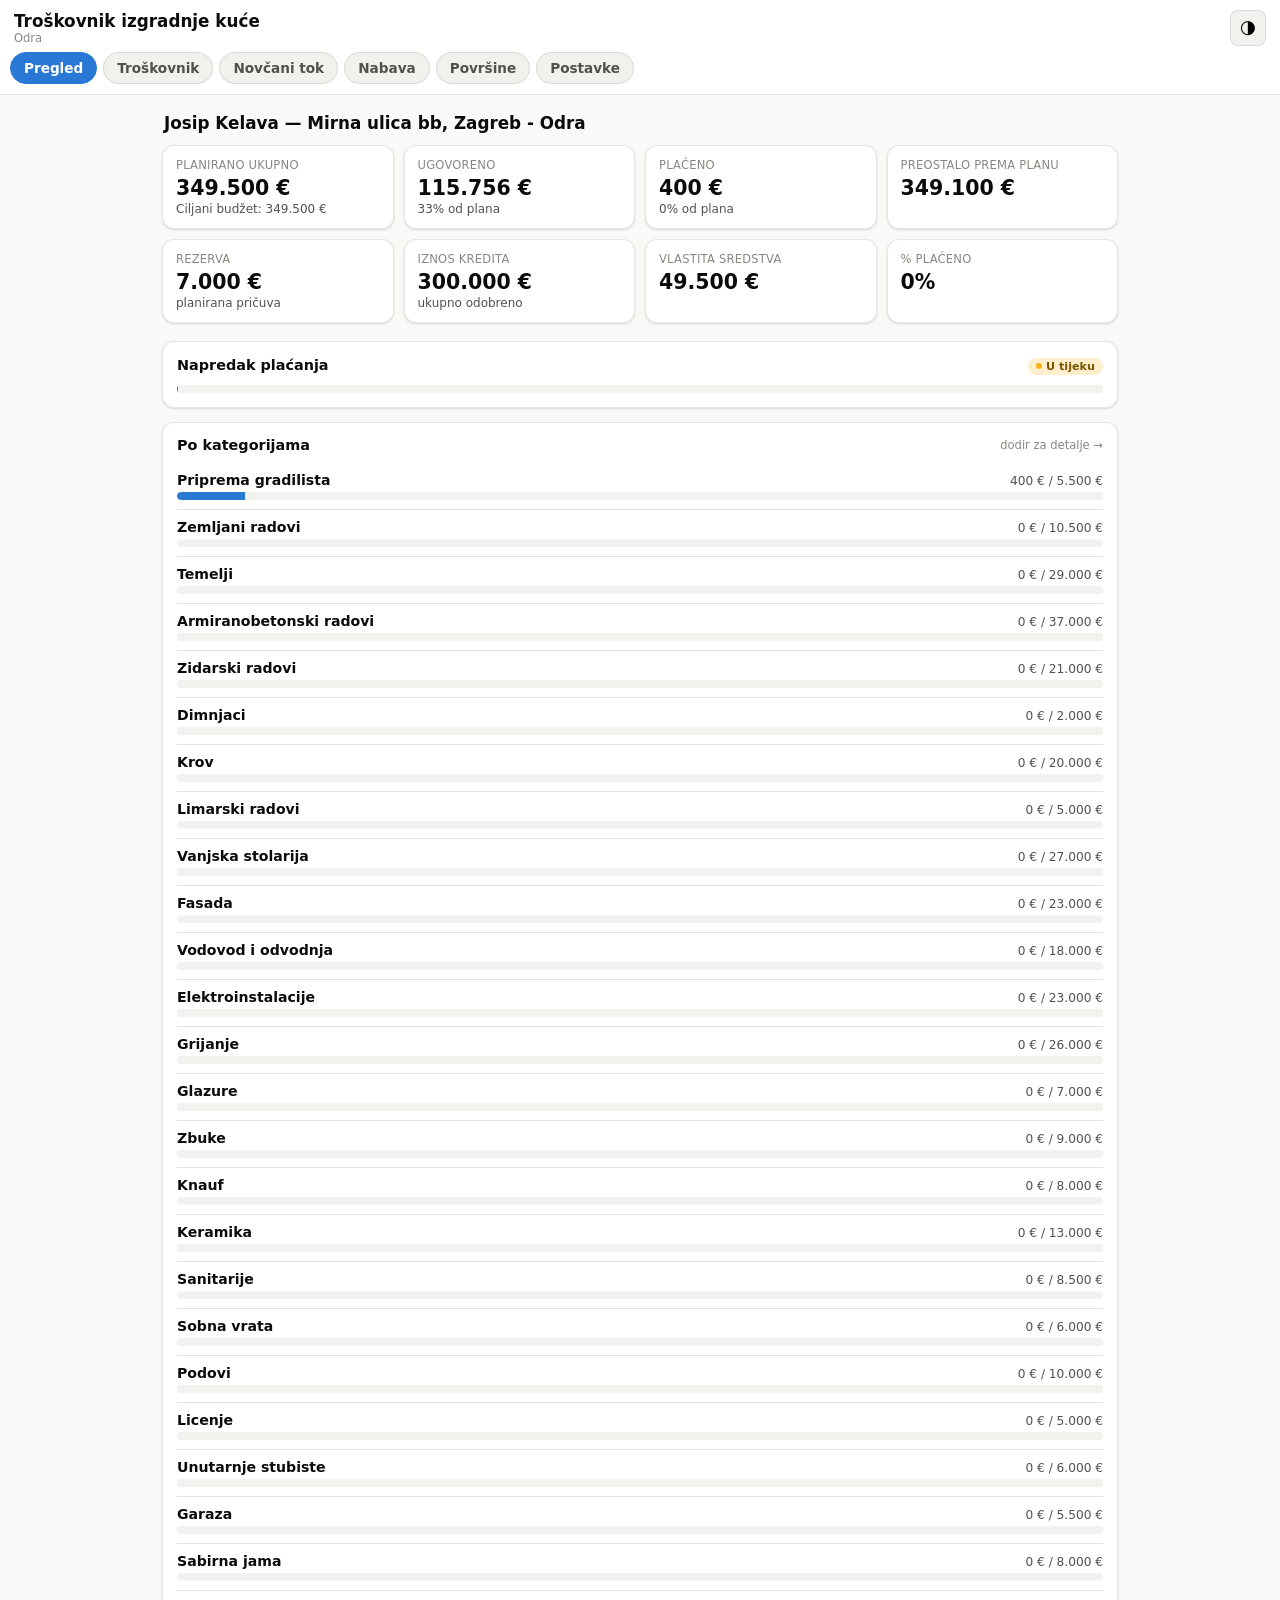
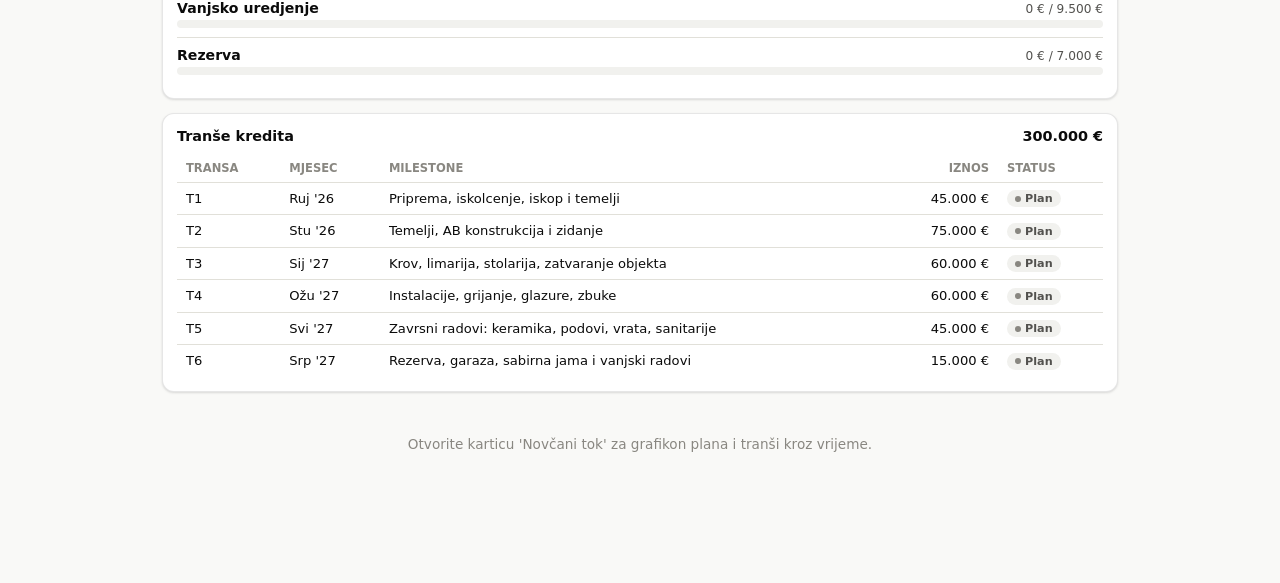
==== index.html @ b490dfe6 "Add mobile-friendly house construction cost tracker web app Static single-page site (no backend) bui" ====
<!doctype html>
<html lang="hr">
<head>
<meta charset="UTF-8" />
<meta name="viewport" content="width=device-width, initial-scale=1, viewport-fit=cover" />
<title>Troškovnik izgradnje kuće — Odra</title>
<meta name="description" content="Praćenje troškova izgradnje kuće: plan, ugovoreno, plaćeno, novčani tok i tranše kredita." />
<meta name="theme-color" content="#2a78d6" />
<link rel="icon" href="data:image/svg+xml,<svg xmlns=%22http://www.w3.org/2000/svg%22 viewBox=%220 0 100 100%22><text y=%22.9em%22 font-size=%2290%22>🏗️</text></svg>" />
<link rel="stylesheet" href="css/styles.css" />
</head>
<body>

<header class="topbar">
  <div class="topbar-inner">
    <h1>Troškovnik izgradnje kuće
      <span class="subtitle" id="project-subtitle">Odra</span>
    </h1>
    <button class="icon-btn" id="theme-toggle" title="Promijeni temu" aria-label="Promijeni temu">🌗</button>
  </div>
  <nav class="tabs" id="tabs">
    <button class="tab-btn active" data-tab="dashboard">Pregled</button>
    <button class="tab-btn" data-tab="troskovnik">Troškovnik</button>
    <button class="tab-btn" data-tab="cashflow">Novčani tok</button>
    <button class="tab-btn" data-tab="nabava">Nabava</button>
    <button class="tab-btn" data-tab="povrsine">Površine</button>
    <button class="tab-btn" data-tab="postavke">Postavke</button>
  </nav>
</header>

<main id="app">
  <section class="view active" id="view-dashboard"></section>
  <section class="view" id="view-troskovnik"></section>
  <section class="view" id="view-cashflow"></section>
  <section class="view" id="view-nabava"></section>
  <section class="view" id="view-povrsine"></section>
  <section class="view" id="view-postavke"></section>
</main>

<div class="save-toast" id="save-toast"></div>

<script src="js/data.js"></script>
<script src="js/app.js"></script>
</body>
</html>
---- css/styles.css ----
:root {
  color-scheme: light;
  --surface-0: #f9f9f7;
  --surface-1: #ffffff;
  --surface-2: #f1f1ee;
  --text-primary: #0b0b0b;
  --text-secondary: #52514e;
  --text-muted: #898781;
  --border: rgba(11, 11, 11, 0.10);
  --gridline: #e1e0d9;

  --blue: #2a78d6;
  --green: #008300;
  --magenta: #e87ba4;
  --yellow: #eda100;
  --aqua: #1baf7a;
  --orange: #eb6834;
  --violet: #4a3aa7;
  --red: #e34948;

  --good: #0ca30c;
  --warning: #fab219;
  --serious: #ec835a;
  --critical: #d03b3b;

  --radius-s: 8px;
  --radius-m: 12px;
  --radius-l: 18px;
  --shadow-1: 0 1px 3px rgba(11, 11, 11, 0.08), 0 1px 2px rgba(11, 11, 11, 0.06);
}

@media (prefers-color-scheme: dark) {
  :root:where(:not([data-theme="light"])) {
    color-scheme: dark;
    --surface-0: #0d0d0d;
    --surface-1: #1a1a19;
    --surface-2: #232322;
    --text-primary: #ffffff;
    --text-secondary: #c3c2b7;
    --text-muted: #898781;
    --border: rgba(255, 255, 255, 0.10);
    --gridline: #2c2c2a;

    --blue: #3987e5;
    --violet: #9085e9;
    --yellow: #c98500;
    --orange: #d95926;
    --red: #e66767;
  }
}

:root[data-theme="dark"] {
  color-scheme: dark;
  --surface-0: #0d0d0d;
  --surface-1: #1a1a19;
  --surface-2: #232322;
  --text-primary: #ffffff;
  --text-secondary: #c3c2b7;
  --text-muted: #898781;
  --border: rgba(255, 255, 255, 0.10);
  --gridline: #2c2c2a;

  --blue: #3987e5;
  --violet: #9085e9;
  --yellow: #c98500;
  --orange: #d95926;
  --red: #e66767;
}

* { box-sizing: border-box; }

html, body {
  margin: 0;
  padding: 0;
  background: var(--surface-0);
  color: var(--text-primary);
  font-family: system-ui, -apple-system, "Segoe UI", sans-serif;
  -webkit-tap-highlight-color: transparent;
}

body { padding-bottom: 48px; }

a { color: var(--blue); }

button {
  font-family: inherit;
  cursor: pointer;
}

input, select, textarea {
  font-family: inherit;
  font-size: 0.95rem;
  color: var(--text-primary);
  background: var(--surface-1);
  border: 1px solid var(--border);
  border-radius: var(--radius-s);
  padding: 7px 9px;
}
input:focus, select:focus, textarea:focus {
  outline: 2px solid var(--blue);
  outline-offset: 1px;
}
input[type="number"] { font-variant-numeric: tabular-nums; }

/* ---------- Top bar ---------- */
.topbar {
  position: sticky;
  top: 0;
  z-index: 20;
  background: var(--surface-1);
  border-bottom: 1px solid var(--border);
}
.topbar-inner {
  display: flex;
  align-items: center;
  justify-content: space-between;
  padding: 10px 14px 6px;
  gap: 8px;
}
.topbar-inner h1 {
  font-size: 1.05rem;
  margin: 0;
  font-weight: 700;
  white-space: nowrap;
  overflow: hidden;
  text-overflow: ellipsis;
}
.topbar-inner .subtitle {
  font-size: 0.72rem;
  color: var(--text-muted);
  display: block;
  font-weight: 400;
}
.icon-btn {
  background: var(--surface-2);
  border: 1px solid var(--border);
  border-radius: var(--radius-s);
  width: 36px;
  height: 36px;
  flex: none;
  display: flex;
  align-items: center;
  justify-content: center;
  font-size: 1rem;
}

.tabs {
  display: flex;
  gap: 6px;
  overflow-x: auto;
  padding: 0 10px 10px;
  -webkit-overflow-scrolling: touch;
  scrollbar-width: none;
}
.tabs::-webkit-scrollbar { display: none; }
.tab-btn {
  flex: none;
  border: 1px solid var(--border);
  background: var(--surface-2);
  color: var(--text-secondary);
  padding: 7px 13px;
  border-radius: 999px;
  font-size: 0.85rem;
  font-weight: 600;
  white-space: nowrap;
}
.tab-btn.active {
  background: var(--blue);
  border-color: var(--blue);
  color: #fff;
}

main {
  max-width: 980px;
  margin: 0 auto;
  padding: 14px 12px 40px;
}

section.view { display: none; }
section.view.active { display: block; }

h2.view-title {
  font-size: 1.05rem;
  margin: 4px 2px 12px;
}
h3.group-title {
  font-size: 0.95rem;
  margin: 18px 2px 8px;
  color: var(--text-secondary);
}

/* ---------- KPI cards ---------- */
.kpi-grid {
  display: grid;
  grid-template-columns: repeat(2, 1fr);
  gap: 10px;
  margin-bottom: 18px;
}
@media (min-width: 640px) {
  .kpi-grid { grid-template-columns: repeat(4, 1fr); }
}
.kpi-card {
  background: var(--surface-1);
  border: 1px solid var(--border);
  border-radius: var(--radius-m);
  padding: 12px 13px;
  box-shadow: var(--shadow-1);
}
.kpi-label {
  font-size: 0.72rem;
  color: var(--text-muted);
  margin-bottom: 4px;
  text-transform: uppercase;
  letter-spacing: 0.02em;
}
.kpi-value {
  font-size: 1.28rem;
  font-weight: 700;
  font-variant-numeric: tabular-nums;
}
.kpi-sub {
  font-size: 0.75rem;
  color: var(--text-secondary);
  margin-top: 2px;
}

.card {
  background: var(--surface-1);
  border: 1px solid var(--border);
  border-radius: var(--radius-m);
  box-shadow: var(--shadow-1);
  padding: 14px;
  margin-bottom: 14px;
}
.card-title {
  font-size: 0.9rem;
  font-weight: 700;
  margin: 0 0 10px;
  display: flex;
  align-items: center;
  justify-content: space-between;
}

/* ---------- Progress bar ---------- */
.progress {
  height: 8px;
  border-radius: 999px;
  background: var(--surface-2);
  overflow: hidden;
  position: relative;
}
.progress > span {
  display: block;
  height: 100%;
  background: var(--blue);
  border-radius: 999px 0 0 999px;
}
.progress.over > span { background: var(--critical); }

/* ---------- Category summary row (dashboard) ---------- */
.cat-row {
  display: flex;
  flex-direction: column;
  gap: 4px;
  padding: 9px 0;
  border-bottom: 1px solid var(--gridline);
  cursor: pointer;
}
.cat-row:last-child { border-bottom: none; }
.cat-row-top {
  display: flex;
  justify-content: space-between;
  align-items: baseline;
  gap: 8px;
}
.cat-row-name { font-weight: 600; font-size: 0.88rem; }
.cat-row-nums {
  font-size: 0.76rem;
  color: var(--text-secondary);
  font-variant-numeric: tabular-nums;
  white-space: nowrap;
}

/* ---------- Badges ---------- */
.badge {
  display: inline-flex;
  align-items: center;
  gap: 4px;
  font-size: 0.7rem;
  font-weight: 700;
  padding: 2px 8px;
  border-radius: 999px;
  white-space: nowrap;
}
.badge-dot { width: 6px; height: 6px; border-radius: 50%; flex: none; }
.badge-neutral { background: var(--surface-2); color: var(--text-secondary); }
.badge-neutral .badge-dot { background: var(--text-muted); }
.badge-info { background: color-mix(in srgb, var(--blue) 16%, transparent); color: var(--blue); }
.badge-info .badge-dot { background: var(--blue); }
.badge-warning { background: color-mix(in srgb, var(--warning) 22%, transparent); color: #7a5400; }
.badge-warning .badge-dot { background: var(--warning); }
.badge-good { background: color-mix(in srgb, var(--good) 16%, transparent); color: var(--good); }
.badge-good .badge-dot { background: var(--good); }
.badge-critical { background: color-mix(in srgb, var(--critical) 16%, transparent); color: var(--critical); }
.badge-critical .badge-dot { background: var(--critical); }

/* ---------- Troskovnik ---------- */
.filters-bar {
  display: flex;
  flex-wrap: wrap;
  gap: 8px;
  margin-bottom: 12px;
}
.filters-bar input[type="search"] { flex: 1 1 180px; }
.filters-bar select { flex: 1 1 140px; }

.chips {
  display: flex;
  gap: 6px;
  overflow-x: auto;
  padding-bottom: 4px;
  margin-bottom: 12px;
  -webkit-overflow-scrolling: touch;
}
.chip {
  flex: none;
  border: 1px solid var(--border);
  background: var(--surface-1);
  color: var(--text-secondary);
  padding: 6px 12px;
  border-radius: 999px;
  font-size: 0.78rem;
  font-weight: 600;
}
.chip.active { background: var(--text-primary); color: var(--surface-1); border-color: var(--text-primary); }

.totals-strip {
  display: flex;
  justify-content: space-between;
  gap: 8px;
  background: var(--surface-1);
  border: 1px solid var(--border);
  border-radius: var(--radius-m);
  padding: 10px 14px;
  margin-bottom: 14px;
  font-size: 0.78rem;
  overflow-x: auto;
}
.totals-strip div { white-space: nowrap; }
.totals-strip b { display: block; font-size: 0.95rem; font-variant-numeric: tabular-nums; }

.category-group {
  border: 1px solid var(--border);
  border-radius: var(--radius-m);
  margin-bottom: 10px;
  overflow: hidden;
  background: var(--surface-1);
}
.category-head {
  padding: 11px 13px;
  cursor: pointer;
  display: flex;
  flex-direction: column;
  gap: 6px;
}
.category-head-top {
  display: flex;
  justify-content: space-between;
  align-items: center;
  gap: 8px;
}
.category-head-title {
  font-weight: 700;
  font-size: 0.92rem;
  display: flex;
  align-items: center;
  gap: 8px;
}
.category-head-title .chev { color: var(--text-muted); transition: transform .15s; font-size: 0.8rem; }
.category-group.open .category-head-title .chev { transform: rotate(90deg); }
.category-head-nums {
  display: flex;
  gap: 14px;
  font-size: 0.74rem;
  color: var(--text-secondary);
  font-variant-numeric: tabular-nums;
  flex-wrap: wrap;
}
.category-body {
  display: none;
  border-top: 1px solid var(--gridline);
}
.category-group.open .category-body { display: block; }

.item-card {
  padding: 11px 13px;
  border-bottom: 1px solid var(--gridline);
}
.item-card:last-child { border-bottom: none; }
.item-card-top {
  display: flex;
  justify-content: space-between;
  gap: 8px;
  align-items: flex-start;
  margin-bottom: 6px;
}
.item-wbs {
  font-size: 0.68rem;
  color: var(--text-muted);
  font-variant-numeric: tabular-nums;
  display: block;
}
.item-opis { font-weight: 600; font-size: 0.87rem; }
.item-meta {
  font-size: 0.74rem;
  color: var(--text-muted);
  margin-bottom: 8px;
}
.item-plan {
  font-weight: 700;
  font-size: 0.85rem;
  text-align: right;
  white-space: nowrap;
  font-variant-numeric: tabular-nums;
}
.item-fields {
  display: grid;
  grid-template-columns: repeat(2, 1fr);
  gap: 7px;
  margin-bottom: 6px;
}
@media (min-width: 560px) {
  .item-fields { grid-template-columns: repeat(4, 1fr); }
}
.field-label {
  font-size: 0.66rem;
  color: var(--text-muted);
  display: block;
  margin-bottom: 2px;
  text-transform: uppercase;
  letter-spacing: 0.02em;
}
.field-label + input, .field-label + select { width: 100%; }
.item-footer {
  display: flex;
  justify-content: space-between;
  align-items: center;
  gap: 8px;
  font-size: 0.76rem;
  color: var(--text-secondary);
  margin-top: 6px;
}
.item-footer .diff-neg { color: var(--good); font-weight: 700; }
.item-footer .diff-pos { color: var(--text-secondary); font-weight: 700; }
.napomena-toggle {
  background: none;
  border: none;
  color: var(--blue);
  font-size: 0.74rem;
  padding: 2px 0;
}
.napomena-box {
  display: none;
  margin-top: 6px;
}
.napomena-box.open { display: block; }
.napomena-box textarea { width: 100%; min-height: 50px; resize: vertical; }
.izvor-note {
  font-size: 0.7rem;
  color: var(--text-muted);
  margin-top: 4px;
  font-style: italic;
}

/* ---------- Chart ---------- */
.chart-wrap { width: 100%; overflow-x: auto; }
.chart-svg { display: block; }
.bar-plan { fill: var(--blue); }
.bar-paid { fill: var(--green); }
.line-plan { stroke: var(--blue); }
.line-credit { stroke: var(--yellow); }
.dot-plan { fill: var(--blue); }
.dot-credit { fill: var(--yellow); }
.chart-legend {
  display: flex;
  gap: 14px;
  flex-wrap: wrap;
  font-size: 0.76rem;
  color: var(--text-secondary);
  margin-top: 8px;
}
.legend-item { display: flex; align-items: center; gap: 5px; }
.legend-swatch { width: 10px; height: 10px; border-radius: 3px; flex: none; }
.scroll-hint { font-size: 0.68rem; color: var(--text-muted); margin: 4px 0 0; }
.tooltip-box {
  position: absolute;
  pointer-events: none;
  background: var(--text-primary);
  color: var(--surface-1);
  font-size: 0.72rem;
  padding: 6px 9px;
  border-radius: var(--radius-s);
  transform: translate(-50%, -110%);
  white-space: nowrap;
  opacity: 0;
  transition: opacity .1s;
  z-index: 30;
}
.tooltip-box.show { opacity: 1; }

/* ---------- Tables (povrsine, transe) ---------- */
.simple-table-wrap { overflow-x: auto; }
table.simple-table {
  width: 100%;
  border-collapse: collapse;
  font-size: 0.82rem;
}
table.simple-table th, table.simple-table td {
  padding: 7px 9px;
  border-bottom: 1px solid var(--gridline);
  text-align: left;
  white-space: nowrap;
}
table.simple-table th {
  color: var(--text-muted);
  font-weight: 600;
  font-size: 0.72rem;
  text-transform: uppercase;
}
table.simple-table tbody tr:last-child td { border-bottom: none; }
table.simple-table td.num, table.simple-table th.num { text-align: right; font-variant-numeric: tabular-nums; }

/* ---------- Settings form ---------- */
.form-grid {
  display: grid;
  grid-template-columns: 1fr;
  gap: 12px;
}
@media (min-width: 560px) {
  .form-grid { grid-template-columns: 1fr 1fr; }
}
.form-field label {
  display: block;
  font-size: 0.75rem;
  color: var(--text-muted);
  margin-bottom: 4px;
}
.form-field input { width: 100%; }

.btn {
  border-radius: var(--radius-s);
  padding: 9px 14px;
  font-size: 0.85rem;
  font-weight: 600;
  border: 1px solid var(--border);
  background: var(--surface-2);
  color: var(--text-primary);
}
.btn.primary { background: var(--blue); border-color: var(--blue); color: #fff; }
.btn.danger { background: transparent; border-color: var(--critical); color: var(--critical); }
.btn-row { display: flex; gap: 8px; flex-wrap: wrap; margin-top: 4px; }

.accordion-note {
  border-bottom: 1px solid var(--gridline);
  padding: 10px 0;
}
.accordion-note:last-child { border-bottom: none; }
.accordion-note summary {
  cursor: pointer;
  font-weight: 600;
  font-size: 0.85rem;
}
.accordion-note p {
  font-size: 0.8rem;
  color: var(--text-secondary);
  margin: 8px 0 0;
}

.empty-hint {
  text-align: center;
  color: var(--text-muted);
  font-size: 0.85rem;
  padding: 30px 10px;
}

.save-toast {
  position: fixed;
  bottom: 16px;
  left: 50%;
  transform: translateX(-50%) translateY(20px);
  background: var(--text-primary);
  color: var(--surface-1);
  padding: 8px 16px;
  border-radius: 999px;
  font-size: 0.78rem;
  opacity: 0;
  pointer-events: none;
  transition: opacity .2s, transform .2s;
  z-index: 50;
}
.save-toast.show { opacity: 1; transform: translateX(-50%) translateY(0); }
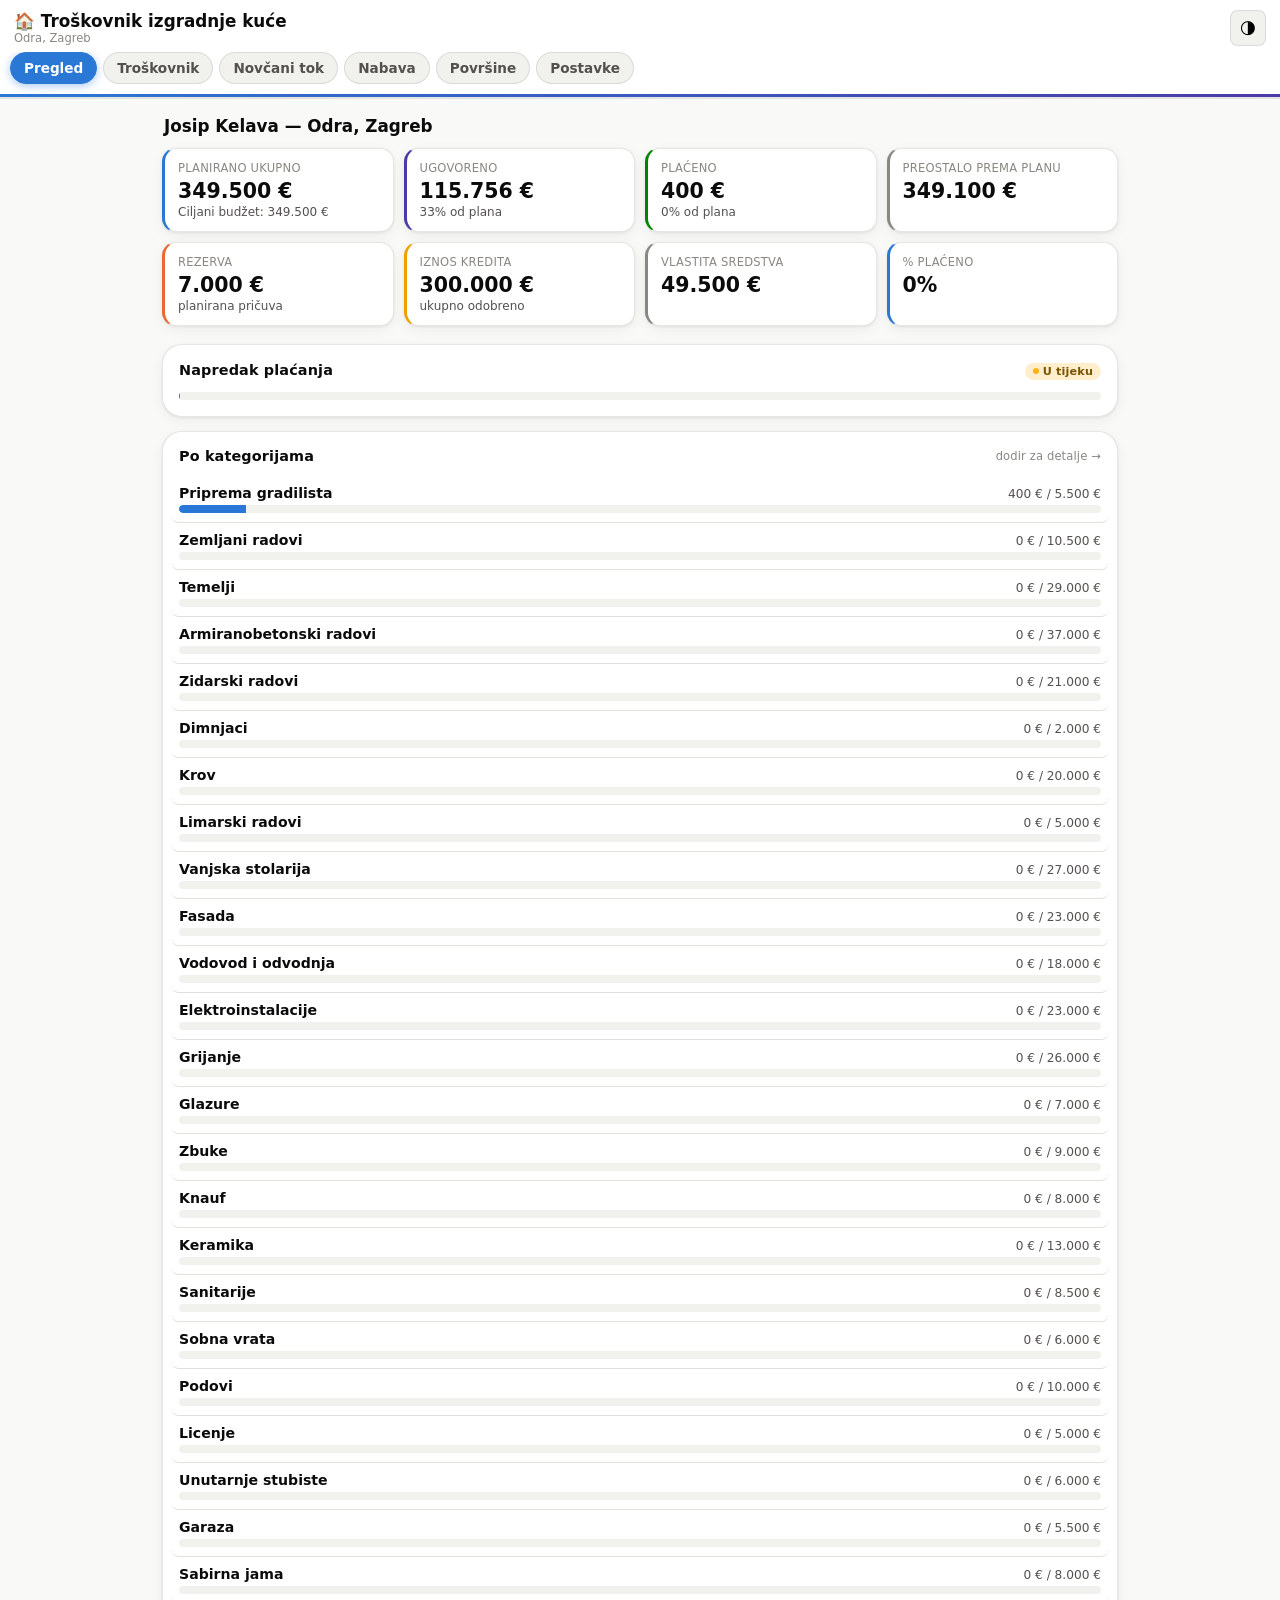
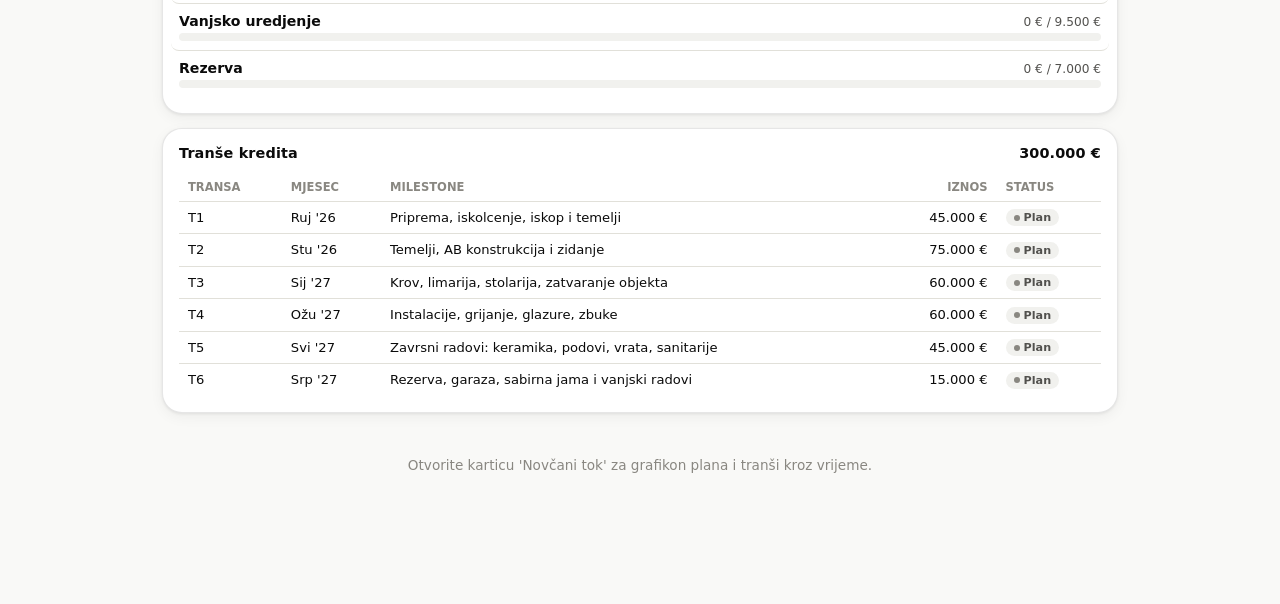
==== commit f6f39438: "Polish visual design and simplify project location Add colored accent borders to KPI cards, a gradie" ====
--- a/index.html
+++ b/index.html
@@ -13,8 +13,8 @@
 
 <header class="topbar">
   <div class="topbar-inner">
-    <h1>Troškovnik izgradnje kuće
-      <span class="subtitle" id="project-subtitle">Odra</span>
+    <h1>🏠 Troškovnik izgradnje kuće
+      <span class="subtitle" id="project-subtitle"></span>
     </h1>
     <button class="icon-btn" id="theme-toggle" title="Promijeni temu" aria-label="Promijeni temu">🌗</button>
   </div>
--- a/css/styles.css
+++ b/css/styles.css
@@ -24,9 +24,11 @@
   --critical: #d03b3b;
 
   --radius-s: 8px;
-  --radius-m: 12px;
-  --radius-l: 18px;
-  --shadow-1: 0 1px 3px rgba(11, 11, 11, 0.08), 0 1px 2px rgba(11, 11, 11, 0.06);
+  --radius-m: 14px;
+  --radius-l: 20px;
+  --shadow-1: 0 1px 3px rgba(11, 11, 11, 0.07), 0 4px 14px rgba(11, 11, 11, 0.05);
+  --accent-header-1: #2a78d6;
+  --accent-header-2: #4a3aa7;
 }
 
 @media (prefers-color-scheme: dark) {
@@ -46,6 +48,9 @@
     --yellow: #c98500;
     --orange: #d95926;
     --red: #e66767;
+    --shadow-1: 0 1px 3px rgba(0, 0, 0, 0.3), 0 4px 14px rgba(0, 0, 0, 0.22);
+    --accent-header-1: #3987e5;
+    --accent-header-2: #9085e9;
   }
 }
 
@@ -65,6 +70,9 @@
   --yellow: #c98500;
   --orange: #d95926;
   --red: #e66767;
+  --shadow-1: 0 1px 3px rgba(0, 0, 0, 0.3), 0 4px 14px rgba(0, 0, 0, 0.22);
+  --accent-header-1: #3987e5;
+  --accent-header-2: #9085e9;
 }
 
 * { box-sizing: border-box; }
@@ -95,10 +103,12 @@
   border: 1px solid var(--border);
   border-radius: var(--radius-s);
   padding: 7px 9px;
+  transition: outline-color 0.1s, border-color 0.1s;
 }
 input:focus, select:focus, textarea:focus {
   outline: 2px solid var(--blue);
   outline-offset: 1px;
+  border-color: var(--blue);
 }
 input[type="number"] { font-variant-numeric: tabular-nums; }
 
@@ -109,6 +119,13 @@
   z-index: 20;
   background: var(--surface-1);
   border-bottom: 1px solid var(--border);
+  box-shadow: 0 1px 0 0 var(--border);
+}
+.topbar::after {
+  content: "";
+  display: block;
+  height: 3px;
+  background: linear-gradient(90deg, var(--accent-header-1), var(--accent-header-2));
 }
 .topbar-inner {
   display: flex;
@@ -142,7 +159,9 @@
   align-items: center;
   justify-content: center;
   font-size: 1rem;
-}
+  transition: background-color 0.15s, transform 0.1s;
+}
+.icon-btn:active { transform: scale(0.92); }
 
 .tabs {
   display: flex;
@@ -163,11 +182,14 @@
   font-size: 0.85rem;
   font-weight: 600;
   white-space: nowrap;
-}
+  transition: background-color 0.15s, color 0.15s, border-color 0.15s, transform 0.1s;
+}
+.tab-btn:active { transform: scale(0.96); }
 .tab-btn.active {
   background: var(--blue);
   border-color: var(--blue);
   color: #fff;
+  box-shadow: 0 2px 8px color-mix(in srgb, var(--blue) 40%, transparent);
 }
 
 main {
@@ -200,11 +222,14 @@
   .kpi-grid { grid-template-columns: repeat(4, 1fr); }
 }
 .kpi-card {
+  --accent: var(--border);
   background: var(--surface-1);
   border: 1px solid var(--border);
+  border-left: 3px solid var(--accent);
   border-radius: var(--radius-m);
   padding: 12px 13px;
   box-shadow: var(--shadow-1);
+  transition: transform 0.12s, box-shadow 0.12s;
 }
 .kpi-label {
   font-size: 0.72rem;
@@ -227,18 +252,19 @@
 .card {
   background: var(--surface-1);
   border: 1px solid var(--border);
-  border-radius: var(--radius-m);
+  border-radius: var(--radius-l);
   box-shadow: var(--shadow-1);
-  padding: 14px;
+  padding: 16px;
   margin-bottom: 14px;
 }
 .card-title {
   font-size: 0.9rem;
   font-weight: 700;
-  margin: 0 0 10px;
+  margin: 0 0 12px;
   display: flex;
   align-items: center;
   justify-content: space-between;
+  letter-spacing: 0.01em;
 }
 
 /* ---------- Progress bar ---------- */
@@ -254,6 +280,7 @@
   height: 100%;
   background: var(--blue);
   border-radius: 999px 0 0 999px;
+  transition: width 0.25s ease, background-color 0.15s;
 }
 .progress.over > span { background: var(--critical); }
 
@@ -262,11 +289,15 @@
   display: flex;
   flex-direction: column;
   gap: 4px;
-  padding: 9px 0;
+  padding: 9px 8px;
+  margin: 0 -8px;
+  border-radius: var(--radius-s);
   border-bottom: 1px solid var(--gridline);
   cursor: pointer;
+  transition: background-color 0.12s;
 }
 .cat-row:last-child { border-bottom: none; }
+.cat-row:hover, .cat-row:active { background: var(--surface-2); }
 .cat-row-top {
   display: flex;
   justify-content: space-between;
@@ -331,7 +362,9 @@
   border-radius: 999px;
   font-size: 0.78rem;
   font-weight: 600;
-}
+  transition: background-color 0.15s, color 0.15s, border-color 0.15s, transform 0.1s;
+}
+.chip:active { transform: scale(0.95); }
 .chip.active { background: var(--text-primary); color: var(--surface-1); border-color: var(--text-primary); }
 
 .totals-strip {
@@ -362,7 +395,9 @@
   display: flex;
   flex-direction: column;
   gap: 6px;
-}
+  transition: background-color 0.12s;
+}
+.category-head:hover, .category-head:active { background: var(--surface-2); }
 .category-head-top {
   display: flex;
   justify-content: space-between;
@@ -555,8 +590,11 @@
   border: 1px solid var(--border);
   background: var(--surface-2);
   color: var(--text-primary);
-}
-.btn.primary { background: var(--blue); border-color: var(--blue); color: #fff; }
+  transition: transform 0.1s, box-shadow 0.15s, filter 0.15s;
+}
+.btn:active { transform: scale(0.97); }
+.btn.primary { background: var(--blue); border-color: var(--blue); color: #fff; box-shadow: 0 2px 8px color-mix(in srgb, var(--blue) 35%, transparent); }
+.btn.primary:hover { filter: brightness(1.05); }
 .btn.danger { background: transparent; border-color: var(--critical); color: var(--critical); }
 .btn-row { display: flex; gap: 8px; flex-wrap: wrap; margin-top: 4px; }
 
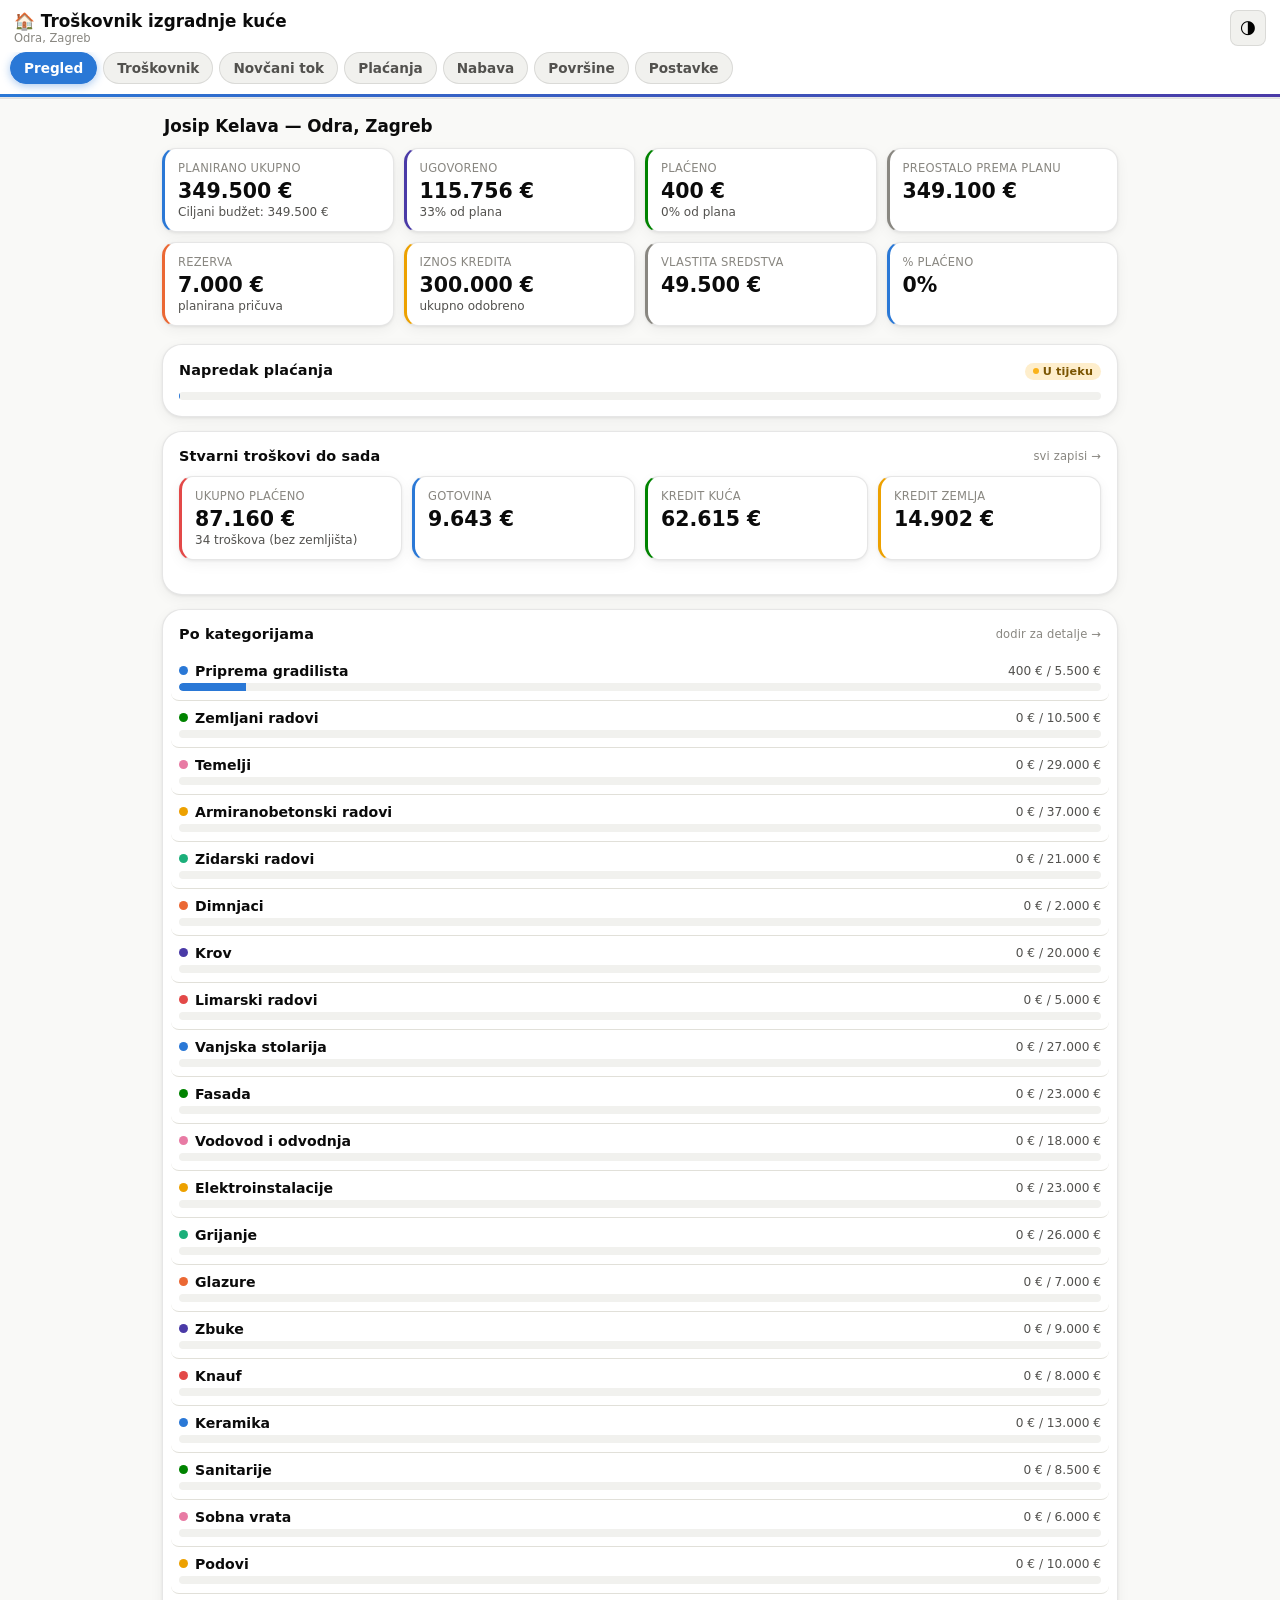
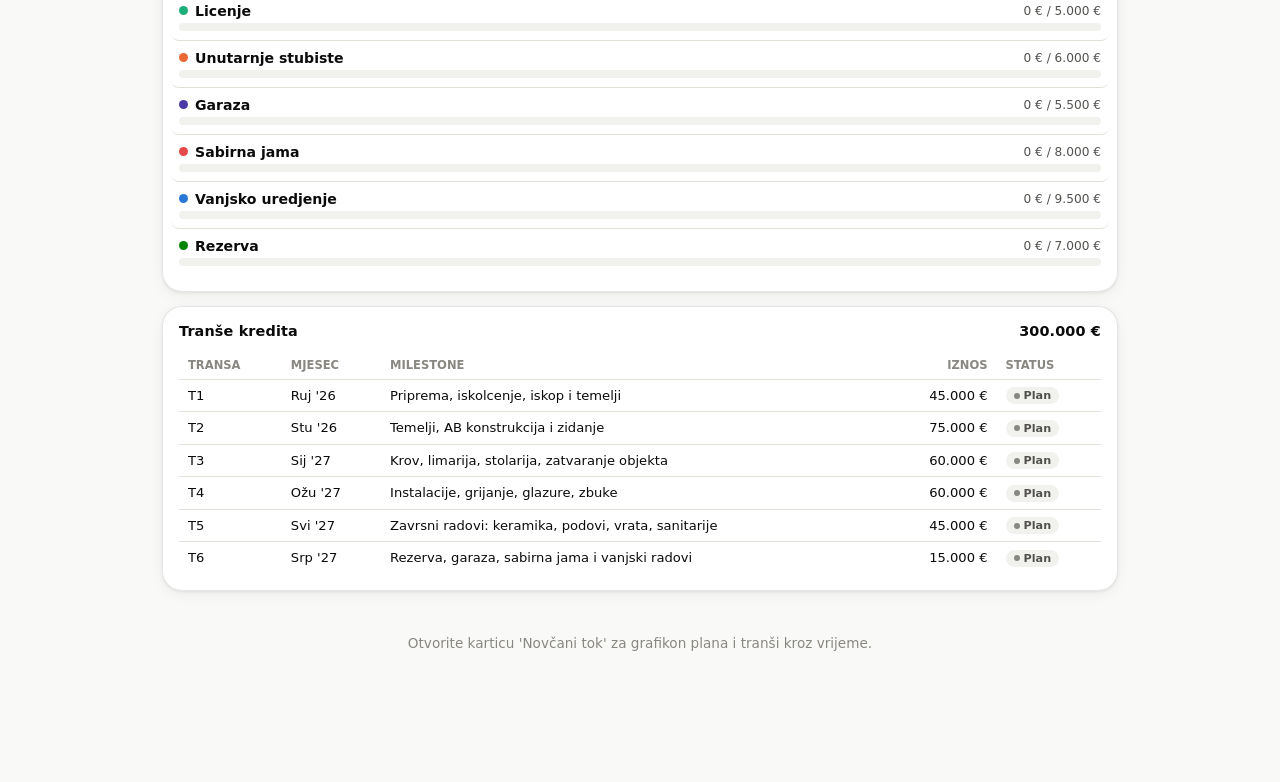
==== commit d1a0895a: "Add actual payments ledger (Plaćanja) with real expense data Import the current real-world spending " ====
--- a/index.html
+++ b/index.html
@@ -22,6 +22,7 @@
     <button class="tab-btn active" data-tab="dashboard">Pregled</button>
     <button class="tab-btn" data-tab="troskovnik">Troškovnik</button>
     <button class="tab-btn" data-tab="cashflow">Novčani tok</button>
+    <button class="tab-btn" data-tab="placanja">Plaćanja</button>
     <button class="tab-btn" data-tab="nabava">Nabava</button>
     <button class="tab-btn" data-tab="povrsine">Površine</button>
     <button class="tab-btn" data-tab="postavke">Postavke</button>
@@ -32,6 +33,7 @@
   <section class="view active" id="view-dashboard"></section>
   <section class="view" id="view-troskovnik"></section>
   <section class="view" id="view-cashflow"></section>
+  <section class="view" id="view-placanja"></section>
   <section class="view" id="view-nabava"></section>
   <section class="view" id="view-povrsine"></section>
   <section class="view" id="view-postavke"></section>
--- a/css/styles.css
+++ b/css/styles.css
@@ -304,7 +304,14 @@
   align-items: baseline;
   gap: 8px;
 }
-.cat-row-name { font-weight: 600; font-size: 0.88rem; }
+.cat-row-name { font-weight: 600; font-size: 0.88rem; display: flex; align-items: center; gap: 7px; }
+.cat-dot {
+  width: 9px;
+  height: 9px;
+  border-radius: 50%;
+  flex: none;
+  background: var(--cat-accent, var(--text-muted));
+}
 .cat-row-nums {
   font-size: 0.76rem;
   color: var(--text-secondary);
@@ -383,21 +390,25 @@
 .totals-strip b { display: block; font-size: 0.95rem; font-variant-numeric: tabular-nums; }
 
 .category-group {
-  border: 1px solid var(--border);
+  --cat-accent: var(--border);
+  border: 1px solid var(--border);
+  border-left: 4px solid var(--cat-accent);
   border-radius: var(--radius-m);
-  margin-bottom: 10px;
+  margin-bottom: 16px;
   overflow: hidden;
   background: var(--surface-1);
+  box-shadow: var(--shadow-1);
 }
 .category-head {
-  padding: 11px 13px;
+  padding: 12px 13px;
   cursor: pointer;
   display: flex;
   flex-direction: column;
   gap: 6px;
+  background: color-mix(in srgb, var(--cat-accent) 12%, var(--surface-1));
   transition: background-color 0.12s;
 }
-.category-head:hover, .category-head:active { background: var(--surface-2); }
+.category-head:hover, .category-head:active { background: color-mix(in srgb, var(--cat-accent) 20%, var(--surface-1)); }
 .category-head-top {
   display: flex;
   justify-content: space-between;
@@ -413,6 +424,7 @@
 }
 .category-head-title .chev { color: var(--text-muted); transition: transform .15s; font-size: 0.8rem; }
 .category-group.open .category-head-title .chev { transform: rotate(90deg); }
+.category-head-title .cat-dot { width: 10px; height: 10px; }
 .category-head-nums {
   display: flex;
   gap: 14px;
@@ -423,13 +435,16 @@
 }
 .category-body {
   display: none;
-  border-top: 1px solid var(--gridline);
+  border-top: 2px solid color-mix(in srgb, var(--cat-accent) 35%, var(--gridline));
 }
 .category-group.open .category-body { display: block; }
 
 .item-card {
-  padding: 11px 13px;
-  border-bottom: 1px solid var(--gridline);
+  padding: 12px 13px;
+  border-bottom: 1.5px solid color-mix(in srgb, var(--cat-accent) 32%, var(--gridline));
+}
+.item-card:nth-child(even) {
+  background: color-mix(in srgb, var(--cat-accent) 9%, var(--surface-1));
 }
 .item-card:last-child { border-bottom: none; }
 .item-card-top {
@@ -457,6 +472,14 @@
   text-align: right;
   white-space: nowrap;
   font-variant-numeric: tabular-nums;
+}
+.item-plan-input {
+  width: 104px;
+  text-align: right;
+  font-weight: 700;
+  font-size: 0.9rem;
+  font-variant-numeric: tabular-nums;
+  padding: 5px 7px;
 }
 .item-fields {
   display: grid;
@@ -506,6 +529,40 @@
   margin-top: 4px;
   font-style: italic;
 }
+
+/* ---------- Placanja (stvarni troskovi) ---------- */
+.placanja-card {
+  --cat-accent: var(--border);
+  border: 1px solid var(--border);
+  border-left: 4px solid var(--cat-accent);
+  border-radius: var(--radius-m);
+  background: var(--surface-1);
+  box-shadow: var(--shadow-1);
+  margin-bottom: 10px;
+}
+.item-opis-input {
+  font-weight: 600;
+  font-size: 0.87rem;
+  width: 100%;
+  border: 1px solid transparent;
+  background: transparent;
+  padding: 2px 4px;
+  margin: 1px -4px 0;
+}
+.item-opis-input:focus {
+  border-color: var(--blue);
+  background: var(--surface-2);
+}
+.pl-delete {
+  flex: none;
+  background: none;
+  border: none;
+  font-size: 0.95rem;
+  padding: 2px 4px;
+  opacity: 0.6;
+  transition: opacity 0.12s;
+}
+.pl-delete:hover, .pl-delete:active { opacity: 1; }
 
 /* ---------- Chart ---------- */
 .chart-wrap { width: 100%; overflow-x: auto; }
